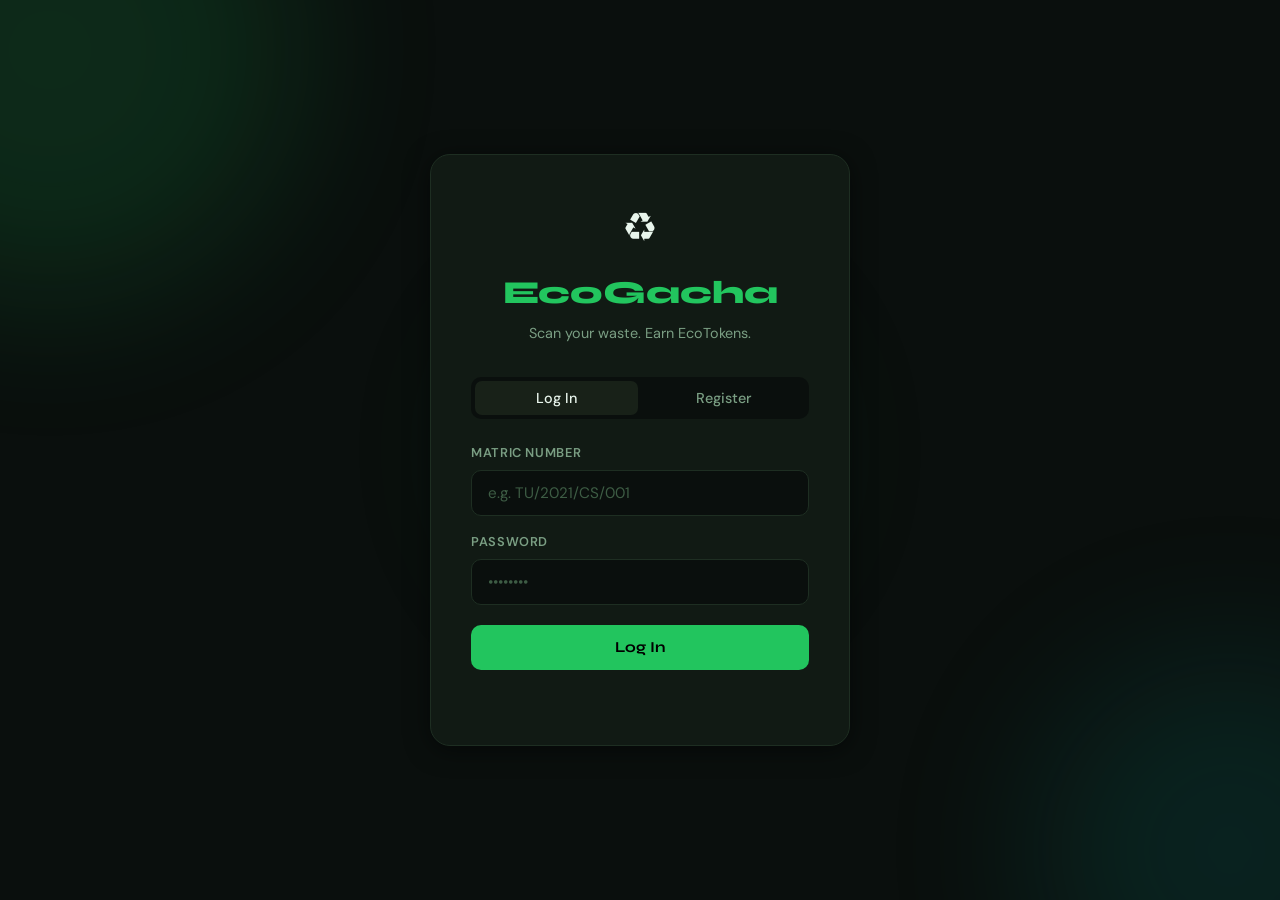
==== frontend/dashboard.html @ 6a083a45 "Add frontend UI, styles, README & .gitignore Introduce a complete static frontend and project docs: " ====
<!DOCTYPE html>
<html lang="en">
<head>
  <meta charset="UTF-8" />
  <meta name="viewport" content="width=device-width, initial-scale=1.0" />
  <title>EcoGacha — Dashboard</title>
  <link rel="stylesheet" href="css/style.css" />
  <link href="https://fonts.googleapis.com/css2?family=Syne:wght@700;800&family=DM+Sans:wght@400;500;600&display=swap" rel="stylesheet" />
</head>
<body>

  <nav class="navbar">
    <a href="dashboard.html" class="nav-brand">♻ EcoGacha</a>
    <div class="nav-links">
      <a href="scan.html" class="nav-link">Scan</a>
      <a href="leaderboard.html" class="nav-link">Leaderboard</a>
      <button class="btn-logout" onclick="logout()">Log Out</button>
    </div>
  </nav>

  <main class="page dashboard-page">

    <div class="dashboard-hero">
      <div>
        <p class="greeting" id="greeting">Welcome back,</p>
        <h2 class="student-name" id="student-name">—</h2>
        <p class="matric" id="student-matric"></p>
      </div>
      <div class="token-badge">
        <span class="token-count" id="token-count">0</span>
        <span class="token-label">EcoTokens</span>
      </div>
    </div>

    <div class="stats-row">
      <div class="stat-card">
        <span class="stat-value" id="stat-scans">0</span>
        <span class="stat-label">Total Scans</span>
      </div>
      <div class="stat-card">
        <span class="stat-value" id="stat-tokens">0</span>
        <span class="stat-label">Tokens Earned</span>
      </div>
      <div class="stat-card">
        <a href="scan.html" class="scan-cta">
          <span class="scan-icon">📷</span>
          <span>Scan Waste</span>
        </a>
      </div>
    </div>

    <!-- Redeem section -->
    <section class="card redeem-card">
      <h3 class="card-title">Redeem EcoTokens</h3>
      <p class="card-sub">Minimum 10 tokens per redemption.</p>
      <div class="redeem-row">
        <input type="number" id="redeem-amount" placeholder="Enter amount" min="10" />
        <button class="btn-primary" onclick="handleRedeem()">Redeem</button>
      </div>
      <p id="redeem-msg" class="form-msg"></p>
    </section>

    <!-- Scan history -->
    <section class="card">
      <h3 class="card-title">Recent Scans</h3>
      <div id="history-list" class="history-list">
        <p class="empty-state">No scans yet. <a href="scan.html">Start scanning!</a></p>
      </div>
    </section>

  </main>

  <script src="js/app.js"></script>
  <script>
    const student = requireAuth();

    document.getElementById("greeting").textContent = `Welcome back,`;
    document.getElementById("student-name").textContent = student.name;
    document.getElementById("student-matric").textContent = student.matric_number;
    document.getElementById("token-count").textContent = student.tokens;
    document.getElementById("stat-scans").textContent = student.total_scans;
    document.getElementById("stat-tokens").textContent = student.tokens;

    async function loadHistory() {
      const data = await api(`/api/users/${student.id}/history`);
      const list = document.getElementById("history-list");
      if (!data.length) return;
      list.innerHTML = data.map(s => `
        <div class="history-item">
          <div class="history-left">
            <span class="waste-tag ${s.waste_category}">${capitalize(s.waste_category)}</span>
            <span class="history-tier tier-${s.gacha_tier.toLowerCase()}">${s.gacha_tier}</span>
          </div>
          <div class="history-right">
            <span class="history-tokens">+${s.tokens_earned} <small>tokens</small></span>
            <span class="history-date">${formatDate(s.scanned_at)}</span>
          </div>
        </div>
      `).join("");
    }

    async function handleRedeem() {
      const amount = parseInt(document.getElementById("redeem-amount").value);
      const msg = document.getElementById("redeem-msg");

      if (!amount || amount < 10) {
        msg.textContent = "Enter at least 10 tokens.";
        msg.className = "form-msg error";
        return;
      }

      const res = await api("/api/rewards/redeem", "POST", { student_id: student.id, amount });
      if (res.error) {
        msg.textContent = res.error;
        msg.className = "form-msg error";
      } else {
        msg.textContent = res.message;
        msg.className = "form-msg success";
        student.tokens -= amount;
        localStorage.setItem("student", JSON.stringify(student));
        document.getElementById("token-count").textContent = student.tokens;
        document.getElementById("stat-tokens").textContent = student.tokens;
      }
    }

    loadHistory();
  </script>
</body>
</html>
---- frontend/css/style.css ----
/* ─── Design tokens ─── */
:root {
  --green:       #22c55e;
  --green-dark:  #15803d;
  --green-light: #bbf7d0;
  --teal:        #0d9488;
  --bg:          #0a0f0d;
  --bg-card:     #111a14;
  --bg-card2:    #182118;
  --border:      #1e2e22;
  --text:        #e8f5ec;
  --text-muted:  #7a9e83;
  --text-dim:    #3d5c44;
  --amber:       #f59e0b;
  --epic:        #a855f7;
  --rare:        #3b82f6;
  --common:      #22c55e;
  --danger:      #ef4444;
  --radius:      14px;
  --shadow:      0 4px 24px rgba(0,0,0,0.5);
}

/* ─── Reset ─── */
*, *::before, *::after { box-sizing: border-box; margin: 0; padding: 0; }
html { scroll-behavior: smooth; }

body {
  font-family: "DM Sans", sans-serif;
  background: var(--bg);
  color: var(--text);
  min-height: 100vh;
  line-height: 1.6;
}

a { color: var(--green); text-decoration: none; }
a:hover { text-decoration: underline; }

.hidden { display: none !important; }

/* ─── Navbar ─── */
.navbar {
  position: sticky;
  top: 0;
  z-index: 100;
  display: flex;
  align-items: center;
  justify-content: space-between;
  padding: 1rem 2rem;
  background: rgba(10, 15, 13, 0.9);
  backdrop-filter: blur(12px);
  border-bottom: 1px solid var(--border);
}

.nav-brand {
  font-family: "Syne", sans-serif;
  font-size: 1.25rem;
  font-weight: 800;
  color: var(--green);
  text-decoration: none;
}

.nav-links {
  display: flex;
  align-items: center;
  gap: 1.5rem;
}

.nav-link {
  color: var(--text-muted);
  font-size: 0.9rem;
  font-weight: 500;
  transition: color 0.2s;
}
.nav-link:hover { color: var(--text); text-decoration: none; }

.btn-logout {
  background: transparent;
  border: 1px solid var(--border);
  color: var(--text-muted);
  padding: 0.4rem 1rem;
  border-radius: 8px;
  cursor: pointer;
  font-family: inherit;
  font-size: 0.85rem;
  transition: all 0.2s;
}
.btn-logout:hover { border-color: var(--danger); color: var(--danger); }

/* ─── Auth page ─── */
.auth-page { display: flex; align-items: center; justify-content: center; min-height: 100vh; overflow: hidden; position: relative; }

.auth-bg { position: fixed; inset: 0; overflow: hidden; pointer-events: none; }
.blob {
  position: absolute;
  border-radius: 50%;
  filter: blur(80px);
  opacity: 0.15;
}
.blob-1 { width: 500px; height: 500px; background: var(--green); top: -200px; left: -200px; }
.blob-2 { width: 400px; height: 400px; background: var(--teal); bottom: -150px; right: -150px; }
.blob-3 { width: 300px; height: 300px; background: var(--green-dark); top: 50%; left: 50%; transform: translate(-50%,-50%); }

.auth-container {
  position: relative;
  z-index: 1;
  width: 100%;
  max-width: 420px;
  margin: 2rem;
  background: var(--bg-card);
  border: 1px solid var(--border);
  border-radius: 20px;
  padding: 2.5rem;
  box-shadow: var(--shadow);
}

.auth-brand { text-align: center; margin-bottom: 2rem; }

.logo-mark {
  font-size: 2.5rem;
  display: block;
  margin-bottom: 0.5rem;
  animation: spin-slow 8s linear infinite;
}
@keyframes spin-slow { from { transform: rotate(0deg); } to { transform: rotate(360deg); } }

.brand-name {
  font-family: "Syne", sans-serif;
  font-size: 2rem;
  font-weight: 800;
  color: var(--green);
}

.brand-tagline {
  color: var(--text-muted);
  font-size: 0.9rem;
  margin-top: 0.25rem;
}

/* ─── Tab row ─── */
.tab-row {
  display: flex;
  background: var(--bg);
  border-radius: 10px;
  padding: 4px;
  margin-bottom: 1.5rem;
  gap: 4px;
}

.tab-btn {
  flex: 1;
  background: transparent;
  border: none;
  padding: 0.5rem;
  color: var(--text-muted);
  font-family: inherit;
  font-size: 0.9rem;
  font-weight: 500;
  border-radius: 7px;
  cursor: pointer;
  transition: all 0.2s;
}
.tab-btn.active { background: var(--bg-card2); color: var(--text); }

/* ─── Forms ─── */
.auth-form { display: none; flex-direction: column; gap: 1rem; }
.auth-form.active { display: flex; }

.form-group { display: flex; flex-direction: column; gap: 0.4rem; }

.form-group label {
  font-size: 0.8rem;
  font-weight: 600;
  color: var(--text-muted);
  text-transform: uppercase;
  letter-spacing: 0.05em;
}

.form-group input {
  background: var(--bg);
  border: 1px solid var(--border);
  border-radius: 10px;
  padding: 0.75rem 1rem;
  color: var(--text);
  font-family: inherit;
  font-size: 0.95rem;
  transition: border-color 0.2s;
  outline: none;
}
.form-group input:focus { border-color: var(--green); }
.form-group input::placeholder { color: var(--text-dim); }

.btn-primary {
  background: var(--green);
  color: #000;
  border: none;
  padding: 0.85rem 1.5rem;
  border-radius: 10px;
  font-family: "Syne", sans-serif;
  font-size: 0.95rem;
  font-weight: 700;
  cursor: pointer;
  transition: all 0.2s;
  width: 100%;
  margin-top: 0.25rem;
}
.btn-primary:hover { background: var(--green-dark); color: #fff; transform: translateY(-1px); }
.btn-primary:disabled { opacity: 0.4; cursor: not-allowed; transform: none; }

.btn-secondary {
  background: transparent;
  border: 1px solid var(--border);
  color: var(--text-muted);
  padding: 0.75rem 1.5rem;
  border-radius: 10px;
  font-family: inherit;
  font-size: 0.9rem;
  cursor: pointer;
  transition: all 0.2s;
  width: 100%;
  margin-top: 0.5rem;
}
.btn-secondary:hover { border-color: var(--green); color: var(--green); }

.camera-action-row {
  margin-top: 1rem;
}

.camera-pane {
  margin-top: 1rem;
  border: 1px solid var(--border);
  border-radius: var(--radius);
  padding: 0.75rem;
  background: var(--bg-card);
}

.camera-stream {
  width: 100%;
  max-height: 320px;
  border-radius: 10px;
  background: #000;
}

.camera-controls {
  display: grid;
  gap: 0.75rem;
  margin-top: 0.75rem;
}

.form-msg { font-size: 0.85rem; min-height: 1.2rem; }
.form-msg.error { color: var(--danger); }
.form-msg.success { color: var(--green); }

/* ─── Page layout ─── */
.page {
  max-width: 720px;
  margin: 0 auto;
  padding: 2rem 1.5rem 4rem;
}

/* ─── Dashboard ─── */
.dashboard-hero {
  display: flex;
  justify-content: space-between;
  align-items: center;
  background: linear-gradient(135deg, var(--bg-card2) 0%, #0f1f13 100%);
  border: 1px solid var(--border);
  border-radius: var(--radius);
  padding: 2rem;
  margin-bottom: 1.5rem;
}

.greeting { color: var(--text-muted); font-size: 0.9rem; }
.student-name {
  font-family: "Syne", sans-serif;
  font-size: 1.6rem;
  font-weight: 800;
  color: var(--text);
}
.matric { color: var(--text-dim); font-size: 0.85rem; margin-top: 0.2rem; }

.token-badge {
  text-align: center;
  background: rgba(34,197,94,0.1);
  border: 1px solid rgba(34,197,94,0.3);
  border-radius: 12px;
  padding: 1rem 1.5rem;
}
.token-count {
  display: block;
  font-family: "Syne", sans-serif;
  font-size: 2.5rem;
  font-weight: 800;
  color: var(--green);
  line-height: 1;
}
.token-label { font-size: 0.75rem; color: var(--text-muted); margin-top: 0.25rem; display: block; }

.stats-row {
  display: grid;
  grid-template-columns: 1fr 1fr 1fr;
  gap: 1rem;
  margin-bottom: 1.5rem;
}

.stat-card {
  background: var(--bg-card);
  border: 1px solid var(--border);
  border-radius: var(--radius);
  padding: 1.25rem;
  display: flex;
  flex-direction: column;
  gap: 0.25rem;
}
.stat-value {
  font-family: "Syne", sans-serif;
  font-size: 1.8rem;
  font-weight: 800;
  color: var(--text);
}
.stat-label { font-size: 0.78rem; color: var(--text-muted); }

.scan-cta {
  display: flex;
  flex-direction: column;
  align-items: center;
  justify-content: center;
  height: 100%;
  color: var(--green);
  text-decoration: none;
  font-weight: 600;
  gap: 0.4rem;
  transition: transform 0.2s;
}
.scan-cta:hover { transform: scale(1.05); text-decoration: none; }
.scan-icon { font-size: 1.5rem; }

/* ─── Card ─── */
.card {
  background: var(--bg-card);
  border: 1px solid var(--border);
  border-radius: var(--radius);
  padding: 1.5rem;
  margin-bottom: 1.5rem;
}

.card-title {
  font-family: "Syne", sans-serif;
  font-size: 1.05rem;
  font-weight: 700;
  margin-bottom: 0.25rem;
}
.card-sub { color: var(--text-muted); font-size: 0.85rem; margin-bottom: 1rem; }

.redeem-row { display: flex; gap: 0.75rem; }
.redeem-row input {
  flex: 1;
  background: var(--bg);
  border: 1px solid var(--border);
  border-radius: 10px;
  padding: 0.75rem 1rem;
  color: var(--text);
  font-family: inherit;
  font-size: 0.95rem;
  outline: none;
}
.redeem-row input:focus { border-color: var(--green); }
.redeem-row .btn-primary { width: auto; flex-shrink: 0; }

/* ─── History ─── */
.history-list { display: flex; flex-direction: column; gap: 0.75rem; }

.history-item {
  display: flex;
  justify-content: space-between;
  align-items: center;
  padding: 0.75rem;
  background: var(--bg);
  border-radius: 10px;
  border: 1px solid var(--border);
}
.history-left { display: flex; gap: 0.5rem; align-items: center; }
.history-right { text-align: right; }
.history-tokens { display: block; font-family: "Syne", sans-serif; font-weight: 700; color: var(--green); }
.history-tokens small { font-size: 0.7rem; color: var(--text-muted); }
.history-date { font-size: 0.75rem; color: var(--text-dim); }

.empty-state { color: var(--text-muted); font-size: 0.9rem; }

/* ─── Waste category tags ─── */
.waste-tag {
  display: inline-block;
  padding: 0.25rem 0.65rem;
  border-radius: 6px;
  font-size: 0.8rem;
  font-weight: 600;
  text-transform: capitalize;
  background: var(--bg-card2);
  border: 1px solid var(--border);
  color: var(--text-muted);
}
.waste-tag.plastic   { background: rgba(59,130,246,0.12); border-color: rgba(59,130,246,0.3); color: #93c5fd; }
.waste-tag.cardboard,
.waste-tag.paper     { background: rgba(245,158,11,0.12); border-color: rgba(245,158,11,0.3); color: #fcd34d; }
.waste-tag.glass     { background: rgba(20,184,166,0.12); border-color: rgba(20,184,166,0.3); color: #5eead4; }
.waste-tag.metal     { background: rgba(156,163,175,0.12); border-color: rgba(156,163,175,0.3); color: #d1d5db; }
.waste-tag.organic   { background: rgba(34,197,94,0.12); border-color: rgba(34,197,94,0.3); color: var(--green); }
.waste-tag.e-waste   { background: rgba(168,85,247,0.12); border-color: rgba(168,85,247,0.3); color: #c4b5fd; }
.waste-tag.battery   { background: rgba(239,68,68,0.12); border-color: rgba(239,68,68,0.3); color: #fca5a5; }

/* ─── Gacha tier colours ─── */
.tier-common { color: var(--common); }
.tier-rare   { color: var(--rare); }
.tier-epic   { color: var(--epic); }

/* ─── Scan page ─── */
.scan-header { margin-bottom: 1.5rem; }
.page-title { font-family: "Syne", sans-serif; font-size: 1.6rem; font-weight: 800; }
.page-sub { color: var(--text-muted); font-size: 0.9rem; margin-top: 0.25rem; }

.upload-zone {
  border: 2px dashed var(--border);
  border-radius: var(--radius);
  padding: 3rem 2rem;
  text-align: center;
  cursor: pointer;
  transition: border-color 0.2s, background 0.2s;
  position: relative;
  overflow: hidden;
  min-height: 220px;
  display: flex;
  align-items: center;
  justify-content: center;
}
.upload-zone:hover { border-color: var(--green); background: rgba(34,197,94,0.04); }

.upload-inner { display: flex; flex-direction: column; align-items: center; gap: 0.5rem; }
.upload-icon { font-size: 2.5rem; }
.upload-text { color: var(--text); font-weight: 500; }
.upload-hint { color: var(--text-dim); font-size: 0.82rem; }

.preview-img {
  max-width: 100%;
  max-height: 320px;
  border-radius: 10px;
  object-fit: contain;
}

.btn-scan {
  margin: 1rem 0;
  letter-spacing: 0.03em;
}

/* ─── Result card ─── */
.result-card {
  background: var(--bg-card);
  border: 1px solid var(--border);
  border-radius: var(--radius);
  padding: 1.5rem;
  animation: fadeUp 0.4s ease;
}
@keyframes fadeUp { from { opacity:0; transform:translateY(16px); } to { opacity:1; transform:none; } }

.result-header { display: flex; justify-content: space-between; align-items: center; margin-bottom: 1.25rem; }
.result-category {
  font-family: "Syne", sans-serif;
  font-size: 1.2rem;
  font-weight: 800;
  padding: 0.35rem 0.9rem;
  border-radius: 8px;
}
.result-confidence { color: var(--text-muted); font-size: 0.85rem; }

.result-grid {
  display: grid;
  grid-template-columns: 1fr 1fr;
  gap: 0.75rem;
  margin-bottom: 1.25rem;
}
.result-item {
  background: var(--bg);
  border: 1px solid var(--border);
  border-radius: 10px;
  padding: 0.75rem;
  display: flex;
  flex-direction: column;
  gap: 0.2rem;
}
.result-label { font-size: 0.72rem; text-transform: uppercase; letter-spacing: 0.05em; color: var(--text-dim); }
.result-value { font-size: 0.9rem; font-weight: 600; color: var(--text); }

.gacha-reveal {
  text-align: center;
  padding: 1.5rem;
  border-radius: var(--radius);
  margin-bottom: 1.25rem;
  background: rgba(34,197,94,0.08);
  border: 1px solid rgba(34,197,94,0.2);
}
.tier-bg-epic   { background: rgba(168,85,247,0.1); border-color: rgba(168,85,247,0.3); }
.tier-bg-rare   { background: rgba(59,130,246,0.1); border-color: rgba(59,130,246,0.3); }
.tier-bg-common { background: rgba(34,197,94,0.08); border-color: rgba(34,197,94,0.2); }

.gacha-label { font-size: 0.8rem; color: var(--text-muted); text-transform: uppercase; letter-spacing: 0.05em; }
.gacha-tokens {
  font-family: "Syne", sans-serif;
  font-size: 3.5rem;
  font-weight: 800;
  color: var(--green);
  line-height: 1.1;
  animation: pop 0.4s cubic-bezier(0.34,1.56,0.64,1);
}
.tier-bg-epic   .gacha-tokens { color: #c4b5fd; }
.tier-bg-rare   .gacha-tokens { color: #93c5fd; }
@keyframes pop { from { transform: scale(0.5); opacity: 0; } to { transform: scale(1); opacity: 1; } }
.gacha-unit { font-size: 0.85rem; color: var(--text-muted); }

.eco-tip {
  display: flex;
  gap: 0.75rem;
  align-items: flex-start;
  background: var(--bg);
  border-radius: 10px;
  padding: 1rem;
  margin-bottom: 1rem;
  border: 1px solid var(--border);
}
.tip-icon { font-size: 1.2rem; flex-shrink: 0; }
.eco-tip p { font-size: 0.88rem; color: var(--text-muted); line-height: 1.6; }

/* ─── Loading overlay ─── */
.loading-overlay {
  position: fixed;
  inset: 0;
  background: rgba(10,15,13,0.85);
  display: flex;
  flex-direction: column;
  align-items: center;
  justify-content: center;
  gap: 1rem;
  z-index: 200;
  color: var(--text-muted);
}

.spinner {
  width: 44px;
  height: 44px;
  border: 3px solid var(--border);
  border-top-color: var(--green);
  border-radius: 50%;
  animation: spin 0.8s linear infinite;
}
@keyframes spin { to { transform: rotate(360deg); } }

/* ─── Leaderboard ─── */
.leaderboard-list { display: flex; flex-direction: column; gap: 0.75rem; }

.lb-row {
  display: flex;
  align-items: center;
  gap: 1rem;
  padding: 1rem;
  background: var(--bg);
  border-radius: 10px;
  border: 1px solid var(--border);
  transition: border-color 0.2s;
}
.lb-row.lb-you { border-color: rgba(34,197,94,0.4); background: rgba(34,197,94,0.04); }

.lb-rank { font-size: 1.4rem; width: 2rem; text-align: center; flex-shrink: 0; }
.lb-info { flex: 1; }
.lb-name { display: block; font-weight: 600; font-size: 0.95rem; }
.lb-matric { font-size: 0.78rem; color: var(--text-dim); }
.you-tag {
  background: rgba(34,197,94,0.15);
  color: var(--green);
  font-size: 0.7rem;
  padding: 0.1rem 0.4rem;
  border-radius: 4px;
  margin-left: 0.4rem;
  font-weight: 600;
}
.lb-right { text-align: right; }
.lb-tokens { display: block; font-family: "Syne", sans-serif; font-weight: 800; font-size: 1.2rem; color: var(--text); }
.lb-unit { font-size: 0.72rem; color: var(--text-dim); }

/* ─── Responsive ─── */
@media (max-width: 600px) {
  .navbar { padding: 1rem; }
  .nav-links { gap: 0.75rem; }
  .page { padding: 1.25rem 1rem 3rem; }
  .dashboard-hero { flex-direction: column; gap: 1rem; text-align: center; }
  .stats-row { grid-template-columns: 1fr 1fr; }
  .result-grid { grid-template-columns: 1fr; }
  .redeem-row { flex-direction: column; }
}
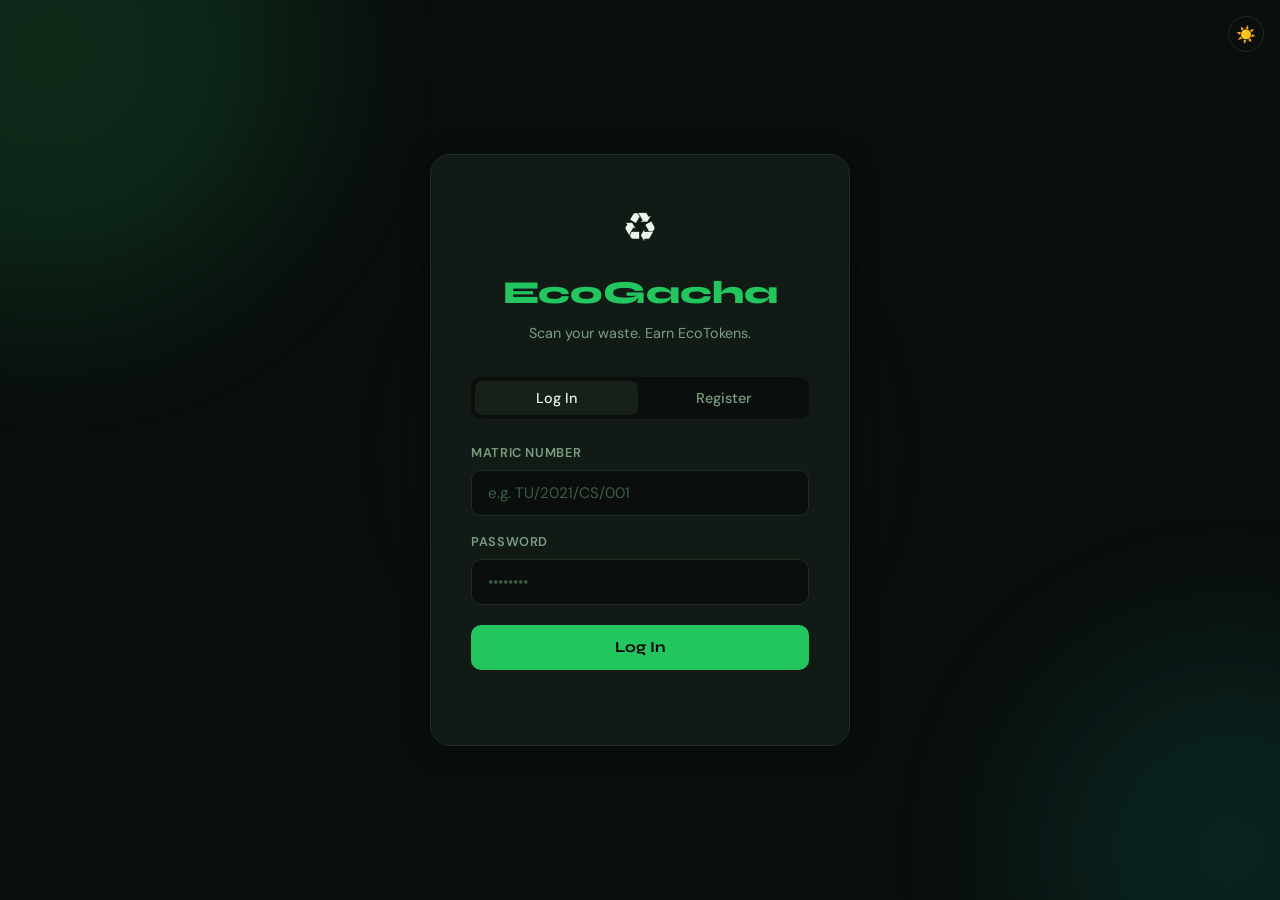
==== commit 28338e42: "Add reward shop and redemption flow Introduce a reward shop and update redemption flow across backen" ====
--- a/frontend/dashboard.html
+++ b/frontend/dashboard.html
@@ -14,15 +14,17 @@
     <div class="nav-links">
       <a href="scan.html" class="nav-link">Scan</a>
       <a href="leaderboard.html" class="nav-link">Leaderboard</a>
+      <button class="theme-toggle" id="theme-toggle" onclick="toggleTheme()" title="Toggle light/dark mode">☀️</button>
       <button class="btn-logout" onclick="logout()">Log Out</button>
     </div>
   </nav>
 
   <main class="page dashboard-page">
 
+    <!-- Hero -->
     <div class="dashboard-hero">
       <div>
-        <p class="greeting" id="greeting">Welcome back,</p>
+        <p class="greeting">Welcome back,</p>
         <h2 class="student-name" id="student-name">—</h2>
         <p class="matric" id="student-matric"></p>
       </div>
@@ -32,6 +34,7 @@
       </div>
     </div>
 
+    <!-- Stats -->
     <div class="stats-row">
       <div class="stat-card">
         <span class="stat-value" id="stat-scans">0</span>
@@ -49,18 +52,16 @@
       </div>
     </div>
 
-    <!-- Redeem section -->
-    <section class="card redeem-card">
-      <h3 class="card-title">Redeem EcoTokens</h3>
-      <p class="card-sub">Minimum 10 tokens per redemption.</p>
-      <div class="redeem-row">
-        <input type="number" id="redeem-amount" placeholder="Enter amount" min="10" />
-        <button class="btn-primary" onclick="handleRedeem()">Redeem</button>
+    <!-- ── Reward Shop ── -->
+    <section class="card">
+      <h3 class="card-title">🛍 Reward Shop</h3>
+      <p class="card-sub">Spend your EcoTokens on badges, coupons, and mystery crates.</p>
+      <div class="shop-grid" id="shop-grid">
+        <p class="empty-state">Loading shop...</p>
       </div>
-      <p id="redeem-msg" class="form-msg"></p>
     </section>
 
-    <!-- Scan history -->
+    <!-- ── Scan history ── -->
     <section class="card">
       <h3 class="card-title">Recent Scans</h3>
       <div id="history-list" class="history-list">
@@ -70,26 +71,115 @@
 
   </main>
 
+  <!-- ── Redeem Modal ── -->
+  <div class="modal-overlay hidden" id="redeem-modal">
+    <div class="modal">
+      <span class="modal-icon" id="modal-icon">📦</span>
+      <h3 class="modal-title" id="modal-title">Reward Name</h3>
+      <p class="modal-desc" id="modal-desc">Description goes here.</p>
+      <div class="modal-cost" id="modal-cost">50 <small>EcoTokens</small></div>
+      <div class="modal-actions">
+        <button class="btn-secondary" onclick="closeModal()">Cancel</button>
+        <button class="btn-primary" id="modal-confirm" onclick="confirmRedeem()">Redeem</button>
+      </div>
+      <p class="modal-msg form-msg" id="modal-msg"></p>
+    </div>
+  </div>
+
   <script src="js/app.js"></script>
   <script>
     const student = requireAuth();
+    let selectedReward = null;
 
-    document.getElementById("greeting").textContent = `Welcome back,`;
+    // Populate header
     document.getElementById("student-name").textContent = student.name;
     document.getElementById("student-matric").textContent = student.matric_number;
     document.getElementById("token-count").textContent = student.tokens;
     document.getElementById("stat-scans").textContent = student.total_scans;
     document.getElementById("stat-tokens").textContent = student.tokens;
 
+    // ── Load shop ──
+    async function loadShop() {
+      const items = await api("/api/rewards/shop");
+      const grid = document.getElementById("shop-grid");
+      if (!items || items.error) {
+        grid.innerHTML = `<p class="empty-state">Could not load shop.</p>`;
+        return;
+      }
+      grid.innerHTML = items.map(item => `
+        <div class="shop-item" onclick="openModal(${JSON.stringify(item).replace(/"/g, '&quot;')})">
+          <span class="shop-item-icon">${item.icon}</span>
+          <span class="shop-item-name">${item.name}</span>
+          <span class="shop-item-desc">${item.description}</span>
+          <div class="shop-item-footer">
+            <span class="shop-item-cost">🪙 ${item.cost}</span>
+            <span class="shop-item-rarity rarity-${item.rarity}">${item.rarity}</span>
+          </div>
+        </div>
+      `).join("");
+    }
+
+    // ── Modal ──
+    function openModal(item) {
+      selectedReward = item;
+      document.getElementById("modal-icon").textContent = item.icon;
+      document.getElementById("modal-title").textContent = item.name;
+      document.getElementById("modal-desc").textContent = item.description;
+      document.getElementById("modal-cost").innerHTML = `${item.cost} <small>EcoTokens</small>`;
+      document.getElementById("modal-msg").textContent = "";
+      document.getElementById("modal-msg").className = "modal-msg form-msg";
+      document.getElementById("redeem-modal").classList.remove("hidden");
+    }
+
+    function closeModal() {
+      document.getElementById("redeem-modal").classList.add("hidden");
+      selectedReward = null;
+    }
+
+    // Close modal on backdrop click
+    document.getElementById("redeem-modal").addEventListener("click", function(e) {
+      if (e.target === this) closeModal();
+    });
+
+    async function confirmRedeem() {
+      if (!selectedReward) return;
+      const msg = document.getElementById("modal-msg");
+      const btn = document.getElementById("modal-confirm");
+      btn.disabled = true;
+      msg.textContent = "Processing...";
+      msg.className = "modal-msg form-msg";
+
+      const res = await api("/api/rewards/redeem", "POST", {
+        student_id: student.id,
+        reward_id: selectedReward.id
+      });
+
+      btn.disabled = false;
+
+      if (res.error) {
+        msg.textContent = res.error;
+        msg.className = "modal-msg form-msg error";
+      } else {
+        msg.textContent = res.message;
+        msg.className = "modal-msg form-msg success";
+        student.tokens -= selectedReward.cost;
+        localStorage.setItem("student", JSON.stringify(student));
+        document.getElementById("token-count").textContent = student.tokens;
+        document.getElementById("stat-tokens").textContent = student.tokens;
+        setTimeout(closeModal, 1800);
+      }
+    }
+
+    // ── Load history ──
     async function loadHistory() {
       const data = await api(`/api/users/${student.id}/history`);
       const list = document.getElementById("history-list");
-      if (!data.length) return;
+      if (!data || !data.length) return;
       list.innerHTML = data.map(s => `
         <div class="history-item">
           <div class="history-left">
             <span class="waste-tag ${s.waste_category}">${capitalize(s.waste_category)}</span>
-            <span class="history-tier tier-${s.gacha_tier.toLowerCase()}">${s.gacha_tier}</span>
+            <span class="tier-${s.gacha_tier.toLowerCase()}" style="font-size:0.78rem;font-weight:600;">${s.gacha_tier}</span>
           </div>
           <div class="history-right">
             <span class="history-tokens">+${s.tokens_earned} <small>tokens</small></span>
@@ -99,30 +189,7 @@
       `).join("");
     }
 
-    async function handleRedeem() {
-      const amount = parseInt(document.getElementById("redeem-amount").value);
-      const msg = document.getElementById("redeem-msg");
-
-      if (!amount || amount < 10) {
-        msg.textContent = "Enter at least 10 tokens.";
-        msg.className = "form-msg error";
-        return;
-      }
-
-      const res = await api("/api/rewards/redeem", "POST", { student_id: student.id, amount });
-      if (res.error) {
-        msg.textContent = res.error;
-        msg.className = "form-msg error";
-      } else {
-        msg.textContent = res.message;
-        msg.className = "form-msg success";
-        student.tokens -= amount;
-        localStorage.setItem("student", JSON.stringify(student));
-        document.getElementById("token-count").textContent = student.tokens;
-        document.getElementById("stat-tokens").textContent = student.tokens;
-      }
-    }
-
+    loadShop();
     loadHistory();
   </script>
 </body>
--- a/frontend/css/style.css
+++ b/frontend/css/style.css
@@ -1,4 +1,4 @@
-/* ─── Design tokens ─── */
+/* ─── Design tokens — Dark mode (default) ─── */
 :root {
   --green:       #22c55e;
   --green-dark:  #15803d;
@@ -18,6 +18,20 @@
   --danger:      #ef4444;
   --radius:      14px;
   --shadow:      0 4px 24px rgba(0,0,0,0.5);
+  --navbar-bg:   rgba(10,15,13,0.9);
+}
+
+/* ─── Light mode overrides ─── */
+body.light {
+  --bg:          #f0f7f2;
+  --bg-card:     #ffffff;
+  --bg-card2:    #e8f5ec;
+  --border:      #c8e6d0;
+  --text:        #0f2014;
+  --text-muted:  #3d6e4a;
+  --text-dim:    #7aab87;
+  --shadow:      0 4px 24px rgba(0,0,0,0.1);
+  --navbar-bg:   rgba(240,247,242,0.92);
 }
 
 /* ─── Reset ─── */
@@ -30,11 +44,11 @@
   color: var(--text);
   min-height: 100vh;
   line-height: 1.6;
+  transition: background 0.25s, color 0.25s;
 }
 
 a { color: var(--green); text-decoration: none; }
 a:hover { text-decoration: underline; }
-
 .hidden { display: none !important; }
 
 /* ─── Navbar ─── */
@@ -46,7 +60,7 @@
   align-items: center;
   justify-content: space-between;
   padding: 1rem 2rem;
-  background: rgba(10, 15, 13, 0.9);
+  background: var(--navbar-bg);
   backdrop-filter: blur(12px);
   border-bottom: 1px solid var(--border);
 }
@@ -62,7 +76,7 @@
 .nav-links {
   display: flex;
   align-items: center;
-  gap: 1.5rem;
+  gap: 1.25rem;
 }
 
 .nav-link {
@@ -72,6 +86,24 @@
   transition: color 0.2s;
 }
 .nav-link:hover { color: var(--text); text-decoration: none; }
+
+/* ─── Theme toggle button ─── */
+.theme-toggle {
+  background: transparent;
+  border: 1px solid var(--border);
+  color: var(--text-muted);
+  width: 36px;
+  height: 36px;
+  border-radius: 50%;
+  cursor: pointer;
+  font-size: 1rem;
+  display: flex;
+  align-items: center;
+  justify-content: center;
+  transition: all 0.2s;
+  flex-shrink: 0;
+}
+.theme-toggle:hover { border-color: var(--green); color: var(--green); }
 
 .btn-logout {
   background: transparent;
@@ -90,314 +122,157 @@
 .auth-page { display: flex; align-items: center; justify-content: center; min-height: 100vh; overflow: hidden; position: relative; }
 
 .auth-bg { position: fixed; inset: 0; overflow: hidden; pointer-events: none; }
-.blob {
-  position: absolute;
-  border-radius: 50%;
-  filter: blur(80px);
-  opacity: 0.15;
-}
+.blob { position: absolute; border-radius: 50%; filter: blur(80px); opacity: 0.15; }
 .blob-1 { width: 500px; height: 500px; background: var(--green); top: -200px; left: -200px; }
 .blob-2 { width: 400px; height: 400px; background: var(--teal); bottom: -150px; right: -150px; }
 .blob-3 { width: 300px; height: 300px; background: var(--green-dark); top: 50%; left: 50%; transform: translate(-50%,-50%); }
 
 .auth-container {
-  position: relative;
-  z-index: 1;
-  width: 100%;
-  max-width: 420px;
-  margin: 2rem;
+  position: relative; z-index: 1;
+  width: 100%; max-width: 420px; margin: 2rem;
   background: var(--bg-card);
   border: 1px solid var(--border);
-  border-radius: 20px;
-  padding: 2.5rem;
+  border-radius: 20px; padding: 2.5rem;
   box-shadow: var(--shadow);
 }
 
 .auth-brand { text-align: center; margin-bottom: 2rem; }
-
-.logo-mark {
-  font-size: 2.5rem;
-  display: block;
-  margin-bottom: 0.5rem;
-  animation: spin-slow 8s linear infinite;
-}
+.logo-mark { font-size: 2.5rem; display: block; margin-bottom: 0.5rem; animation: spin-slow 8s linear infinite; }
 @keyframes spin-slow { from { transform: rotate(0deg); } to { transform: rotate(360deg); } }
-
-.brand-name {
-  font-family: "Syne", sans-serif;
-  font-size: 2rem;
-  font-weight: 800;
-  color: var(--green);
-}
-
-.brand-tagline {
-  color: var(--text-muted);
-  font-size: 0.9rem;
-  margin-top: 0.25rem;
-}
+.brand-name { font-family: "Syne", sans-serif; font-size: 2rem; font-weight: 800; color: var(--green); }
+.brand-tagline { color: var(--text-muted); font-size: 0.9rem; margin-top: 0.25rem; }
 
 /* ─── Tab row ─── */
-.tab-row {
-  display: flex;
-  background: var(--bg);
-  border-radius: 10px;
-  padding: 4px;
-  margin-bottom: 1.5rem;
-  gap: 4px;
-}
-
-.tab-btn {
-  flex: 1;
-  background: transparent;
-  border: none;
-  padding: 0.5rem;
-  color: var(--text-muted);
-  font-family: inherit;
-  font-size: 0.9rem;
-  font-weight: 500;
-  border-radius: 7px;
-  cursor: pointer;
-  transition: all 0.2s;
-}
+.tab-row { display: flex; background: var(--bg); border-radius: 10px; padding: 4px; margin-bottom: 1.5rem; gap: 4px; }
+.tab-btn { flex: 1; background: transparent; border: none; padding: 0.5rem; color: var(--text-muted); font-family: inherit; font-size: 0.9rem; font-weight: 500; border-radius: 7px; cursor: pointer; transition: all 0.2s; }
 .tab-btn.active { background: var(--bg-card2); color: var(--text); }
 
 /* ─── Forms ─── */
 .auth-form { display: none; flex-direction: column; gap: 1rem; }
 .auth-form.active { display: flex; }
-
 .form-group { display: flex; flex-direction: column; gap: 0.4rem; }
-
-.form-group label {
-  font-size: 0.8rem;
-  font-weight: 600;
-  color: var(--text-muted);
-  text-transform: uppercase;
-  letter-spacing: 0.05em;
-}
-
+.form-group label { font-size: 0.8rem; font-weight: 600; color: var(--text-muted); text-transform: uppercase; letter-spacing: 0.05em; }
 .form-group input {
-  background: var(--bg);
-  border: 1px solid var(--border);
-  border-radius: 10px;
-  padding: 0.75rem 1rem;
-  color: var(--text);
-  font-family: inherit;
-  font-size: 0.95rem;
-  transition: border-color 0.2s;
-  outline: none;
+  background: var(--bg); border: 1px solid var(--border); border-radius: 10px;
+  padding: 0.75rem 1rem; color: var(--text); font-family: inherit; font-size: 0.95rem;
+  transition: border-color 0.2s; outline: none;
 }
 .form-group input:focus { border-color: var(--green); }
 .form-group input::placeholder { color: var(--text-dim); }
 
 .btn-primary {
-  background: var(--green);
-  color: #000;
-  border: none;
-  padding: 0.85rem 1.5rem;
-  border-radius: 10px;
-  font-family: "Syne", sans-serif;
-  font-size: 0.95rem;
-  font-weight: 700;
-  cursor: pointer;
-  transition: all 0.2s;
-  width: 100%;
-  margin-top: 0.25rem;
+  background: var(--green); color: #000; border: none;
+  padding: 0.85rem 1.5rem; border-radius: 10px;
+  font-family: "Syne", sans-serif; font-size: 0.95rem; font-weight: 700;
+  cursor: pointer; transition: all 0.2s; width: 100%; margin-top: 0.25rem;
 }
 .btn-primary:hover { background: var(--green-dark); color: #fff; transform: translateY(-1px); }
 .btn-primary:disabled { opacity: 0.4; cursor: not-allowed; transform: none; }
 
 .btn-secondary {
-  background: transparent;
-  border: 1px solid var(--border);
-  color: var(--text-muted);
-  padding: 0.75rem 1.5rem;
-  border-radius: 10px;
-  font-family: inherit;
-  font-size: 0.9rem;
-  cursor: pointer;
-  transition: all 0.2s;
-  width: 100%;
-  margin-top: 0.5rem;
+  background: transparent; border: 1px solid var(--border); color: var(--text-muted);
+  padding: 0.75rem 1.5rem; border-radius: 10px; font-family: inherit; font-size: 0.9rem;
+  cursor: pointer; transition: all 0.2s; width: 100%; margin-top: 0.5rem;
 }
 .btn-secondary:hover { border-color: var(--green); color: var(--green); }
-
-.camera-action-row {
-  margin-top: 1rem;
-}
-
-.camera-pane {
-  margin-top: 1rem;
-  border: 1px solid var(--border);
-  border-radius: var(--radius);
-  padding: 0.75rem;
-  background: var(--bg-card);
-}
-
-.camera-stream {
-  width: 100%;
-  max-height: 320px;
-  border-radius: 10px;
-  background: #000;
-}
-
-.camera-controls {
-  display: grid;
-  gap: 0.75rem;
-  margin-top: 0.75rem;
-}
 
 .form-msg { font-size: 0.85rem; min-height: 1.2rem; }
 .form-msg.error { color: var(--danger); }
 .form-msg.success { color: var(--green); }
 
 /* ─── Page layout ─── */
-.page {
-  max-width: 720px;
-  margin: 0 auto;
-  padding: 2rem 1.5rem 4rem;
-}
-
-/* ─── Dashboard ─── */
+.page { max-width: 720px; margin: 0 auto; padding: 2rem 1.5rem 4rem; }
+
+/* ─── Dashboard hero ─── */
 .dashboard-hero {
-  display: flex;
-  justify-content: space-between;
-  align-items: center;
-  background: linear-gradient(135deg, var(--bg-card2) 0%, #0f1f13 100%);
-  border: 1px solid var(--border);
-  border-radius: var(--radius);
-  padding: 2rem;
-  margin-bottom: 1.5rem;
-}
-
+  display: flex; justify-content: space-between; align-items: center;
+  background: linear-gradient(135deg, var(--bg-card2) 0%, var(--bg-card) 100%);
+  border: 1px solid var(--border); border-radius: var(--radius);
+  padding: 2rem; margin-bottom: 1.5rem;
+}
 .greeting { color: var(--text-muted); font-size: 0.9rem; }
-.student-name {
-  font-family: "Syne", sans-serif;
-  font-size: 1.6rem;
-  font-weight: 800;
-  color: var(--text);
-}
+.student-name { font-family: "Syne", sans-serif; font-size: 1.6rem; font-weight: 800; color: var(--text); }
 .matric { color: var(--text-dim); font-size: 0.85rem; margin-top: 0.2rem; }
 
 .token-badge {
-  text-align: center;
-  background: rgba(34,197,94,0.1);
-  border: 1px solid rgba(34,197,94,0.3);
-  border-radius: 12px;
-  padding: 1rem 1.5rem;
-}
-.token-count {
-  display: block;
-  font-family: "Syne", sans-serif;
-  font-size: 2.5rem;
-  font-weight: 800;
-  color: var(--green);
-  line-height: 1;
-}
+  text-align: center; background: rgba(34,197,94,0.1);
+  border: 1px solid rgba(34,197,94,0.3); border-radius: 12px; padding: 1rem 1.5rem;
+}
+.token-count { display: block; font-family: "Syne", sans-serif; font-size: 2.5rem; font-weight: 800; color: var(--green); line-height: 1; }
 .token-label { font-size: 0.75rem; color: var(--text-muted); margin-top: 0.25rem; display: block; }
 
-.stats-row {
-  display: grid;
-  grid-template-columns: 1fr 1fr 1fr;
-  gap: 1rem;
-  margin-bottom: 1.5rem;
-}
-
+.stats-row { display: grid; grid-template-columns: 1fr 1fr 1fr; gap: 1rem; margin-bottom: 1.5rem; }
 .stat-card {
-  background: var(--bg-card);
-  border: 1px solid var(--border);
-  border-radius: var(--radius);
-  padding: 1.25rem;
-  display: flex;
-  flex-direction: column;
-  gap: 0.25rem;
-}
-.stat-value {
-  font-family: "Syne", sans-serif;
-  font-size: 1.8rem;
-  font-weight: 800;
-  color: var(--text);
-}
+  background: var(--bg-card); border: 1px solid var(--border); border-radius: var(--radius);
+  padding: 1.25rem; display: flex; flex-direction: column; gap: 0.25rem;
+}
+.stat-value { font-family: "Syne", sans-serif; font-size: 1.8rem; font-weight: 800; color: var(--text); }
 .stat-label { font-size: 0.78rem; color: var(--text-muted); }
-
-.scan-cta {
-  display: flex;
-  flex-direction: column;
-  align-items: center;
-  justify-content: center;
-  height: 100%;
-  color: var(--green);
-  text-decoration: none;
-  font-weight: 600;
-  gap: 0.4rem;
-  transition: transform 0.2s;
-}
+.scan-cta { display: flex; flex-direction: column; align-items: center; justify-content: center; height: 100%; color: var(--green); text-decoration: none; font-weight: 600; gap: 0.4rem; transition: transform 0.2s; }
 .scan-cta:hover { transform: scale(1.05); text-decoration: none; }
 .scan-icon { font-size: 1.5rem; }
 
 /* ─── Card ─── */
-.card {
-  background: var(--bg-card);
-  border: 1px solid var(--border);
-  border-radius: var(--radius);
-  padding: 1.5rem;
-  margin-bottom: 1.5rem;
-}
-
-.card-title {
-  font-family: "Syne", sans-serif;
-  font-size: 1.05rem;
-  font-weight: 700;
-  margin-bottom: 0.25rem;
-}
+.card { background: var(--bg-card); border: 1px solid var(--border); border-radius: var(--radius); padding: 1.5rem; margin-bottom: 1.5rem; }
+.card-title { font-family: "Syne", sans-serif; font-size: 1.05rem; font-weight: 700; margin-bottom: 0.25rem; }
 .card-sub { color: var(--text-muted); font-size: 0.85rem; margin-bottom: 1rem; }
 
-.redeem-row { display: flex; gap: 0.75rem; }
-.redeem-row input {
-  flex: 1;
-  background: var(--bg);
-  border: 1px solid var(--border);
-  border-radius: 10px;
-  padding: 0.75rem 1rem;
-  color: var(--text);
-  font-family: inherit;
-  font-size: 0.95rem;
-  outline: none;
-}
-.redeem-row input:focus { border-color: var(--green); }
-.redeem-row .btn-primary { width: auto; flex-shrink: 0; }
+/* ─── Reward Shop ─── */
+.shop-grid { display: grid; grid-template-columns: 1fr 1fr; gap: 0.75rem; }
+
+.shop-item {
+  background: var(--bg); border: 1px solid var(--border); border-radius: 12px;
+  padding: 1rem; cursor: pointer; transition: all 0.2s; display: flex; flex-direction: column; gap: 0.4rem;
+}
+.shop-item:hover { border-color: var(--green); transform: translateY(-2px); }
+
+.shop-item-icon { font-size: 1.8rem; }
+.shop-item-name { font-weight: 600; font-size: 0.9rem; color: var(--text); }
+.shop-item-desc { font-size: 0.78rem; color: var(--text-muted); line-height: 1.4; }
+.shop-item-footer { display: flex; justify-content: space-between; align-items: center; margin-top: 0.25rem; }
+.shop-item-cost { font-family: "Syne", sans-serif; font-weight: 700; color: var(--green); font-size: 0.9rem; }
+.shop-item-rarity { font-size: 0.7rem; font-weight: 600; padding: 0.15rem 0.5rem; border-radius: 4px; }
+.rarity-Common    { background: rgba(34,197,94,0.12);  color: var(--common); }
+.rarity-Rare      { background: rgba(59,130,246,0.12); color: var(--rare); }
+.rarity-Epic      { background: rgba(168,85,247,0.12); color: var(--epic); }
+.rarity-Legendary { background: rgba(245,158,11,0.15); color: var(--amber); }
+
+/* ─── Redeem modal ─── */
+.modal-overlay {
+  position: fixed; inset: 0; background: rgba(0,0,0,0.7);
+  display: flex; align-items: center; justify-content: center; z-index: 300;
+  backdrop-filter: blur(4px); animation: fadeIn 0.2s;
+}
+@keyframes fadeIn { from { opacity: 0; } to { opacity: 1; } }
+
+.modal {
+  background: var(--bg-card); border: 1px solid var(--border); border-radius: 20px;
+  padding: 2rem; max-width: 400px; width: 90%; box-shadow: var(--shadow);
+  animation: slideUp 0.25s ease;
+}
+@keyframes slideUp { from { transform: translateY(20px); opacity: 0; } to { transform: translateY(0); opacity: 1; } }
+
+.modal-icon { font-size: 3rem; text-align: center; display: block; margin-bottom: 0.5rem; }
+.modal-title { font-family: "Syne", sans-serif; font-size: 1.2rem; font-weight: 800; text-align: center; margin-bottom: 0.25rem; }
+.modal-desc { color: var(--text-muted); font-size: 0.88rem; text-align: center; margin-bottom: 1.25rem; }
+.modal-cost { text-align: center; font-size: 1.5rem; font-family: "Syne", sans-serif; font-weight: 800; color: var(--green); margin-bottom: 1.25rem; }
+.modal-cost small { font-size: 0.75rem; color: var(--text-muted); font-family: inherit; font-weight: 400; }
+.modal-actions { display: flex; gap: 0.75rem; }
+.modal-actions .btn-primary, .modal-actions .btn-secondary { margin: 0; }
+.modal-msg { text-align: center; margin-top: 0.75rem; font-size: 0.85rem; }
 
 /* ─── History ─── */
 .history-list { display: flex; flex-direction: column; gap: 0.75rem; }
-
-.history-item {
-  display: flex;
-  justify-content: space-between;
-  align-items: center;
-  padding: 0.75rem;
-  background: var(--bg);
-  border-radius: 10px;
-  border: 1px solid var(--border);
-}
+.history-item { display: flex; justify-content: space-between; align-items: center; padding: 0.75rem; background: var(--bg); border-radius: 10px; border: 1px solid var(--border); }
 .history-left { display: flex; gap: 0.5rem; align-items: center; }
 .history-right { text-align: right; }
 .history-tokens { display: block; font-family: "Syne", sans-serif; font-weight: 700; color: var(--green); }
 .history-tokens small { font-size: 0.7rem; color: var(--text-muted); }
 .history-date { font-size: 0.75rem; color: var(--text-dim); }
-
 .empty-state { color: var(--text-muted); font-size: 0.9rem; }
 
 /* ─── Waste category tags ─── */
-.waste-tag {
-  display: inline-block;
-  padding: 0.25rem 0.65rem;
-  border-radius: 6px;
-  font-size: 0.8rem;
-  font-weight: 600;
-  text-transform: capitalize;
-  background: var(--bg-card2);
-  border: 1px solid var(--border);
-  color: var(--text-muted);
-}
+.waste-tag { display: inline-block; padding: 0.25rem 0.65rem; border-radius: 6px; font-size: 0.8rem; font-weight: 600; text-transform: capitalize; background: var(--bg-card2); border: 1px solid var(--border); color: var(--text-muted); }
 .waste-tag.plastic   { background: rgba(59,130,246,0.12); border-color: rgba(59,130,246,0.3); color: #93c5fd; }
 .waste-tag.cardboard,
 .waste-tag.paper     { background: rgba(245,158,11,0.12); border-color: rgba(245,158,11,0.3); color: #fcd34d; }
@@ -405,7 +280,7 @@
 .waste-tag.metal     { background: rgba(156,163,175,0.12); border-color: rgba(156,163,175,0.3); color: #d1d5db; }
 .waste-tag.organic   { background: rgba(34,197,94,0.12); border-color: rgba(34,197,94,0.3); color: var(--green); }
 .waste-tag.e-waste   { background: rgba(168,85,247,0.12); border-color: rgba(168,85,247,0.3); color: #c4b5fd; }
-.waste-tag.battery   { background: rgba(239,68,68,0.12); border-color: rgba(239,68,68,0.3); color: #fca5a5; }
+.waste-tag.trash     { background: rgba(239,68,68,0.12); border-color: rgba(239,68,68,0.3); color: #fca5a5; }
 
 /* ─── Gacha tier colours ─── */
 .tier-common { color: var(--common); }
@@ -417,168 +292,92 @@
 .page-title { font-family: "Syne", sans-serif; font-size: 1.6rem; font-weight: 800; }
 .page-sub { color: var(--text-muted); font-size: 0.9rem; margin-top: 0.25rem; }
 
+/* ─── Camera / upload mode switcher ─── */
+.input-mode-row { display: flex; background: var(--bg); border-radius: 10px; padding: 4px; margin-bottom: 1rem; gap: 4px; }
+.mode-btn { flex: 1; background: transparent; border: none; padding: 0.5rem; color: var(--text-muted); font-family: inherit; font-size: 0.88rem; font-weight: 500; border-radius: 7px; cursor: pointer; transition: all 0.2s; }
+.mode-btn.active { background: var(--bg-card); color: var(--text); }
+
 .upload-zone {
-  border: 2px dashed var(--border);
-  border-radius: var(--radius);
-  padding: 3rem 2rem;
-  text-align: center;
-  cursor: pointer;
+  border: 2px dashed var(--border); border-radius: var(--radius);
+  padding: 3rem 2rem; text-align: center; cursor: pointer;
   transition: border-color 0.2s, background 0.2s;
-  position: relative;
-  overflow: hidden;
-  min-height: 220px;
-  display: flex;
-  align-items: center;
-  justify-content: center;
+  position: relative; overflow: hidden; min-height: 220px;
+  display: flex; align-items: center; justify-content: center;
 }
 .upload-zone:hover { border-color: var(--green); background: rgba(34,197,94,0.04); }
-
 .upload-inner { display: flex; flex-direction: column; align-items: center; gap: 0.5rem; }
 .upload-icon { font-size: 2.5rem; }
 .upload-text { color: var(--text); font-weight: 500; }
 .upload-hint { color: var(--text-dim); font-size: 0.82rem; }
-
-.preview-img {
-  max-width: 100%;
-  max-height: 320px;
-  border-radius: 10px;
-  object-fit: contain;
-}
+.preview-img { max-width: 100%; max-height: 320px; border-radius: 10px; object-fit: contain; }
+
+/* ─── Live camera view ─── */
+.camera-zone {
+  border: 2px solid var(--border); border-radius: var(--radius);
+  overflow: hidden; min-height: 260px; position: relative;
+  display: flex; flex-direction: column; align-items: center; justify-content: center;
+  background: #000;
+}
+#camera-video { width: 100%; max-height: 340px; object-fit: cover; display: block; }
+#camera-canvas { display: none; }
+.camera-prompt { color: var(--text-muted); font-size: 0.9rem; padding: 2rem; text-align: center; }
+
+.btn-capture {
+  background: var(--green); color: #000; border: none;
+  padding: 0.85rem 2rem; border-radius: 10px;
+  font-family: "Syne", sans-serif; font-size: 0.95rem; font-weight: 700;
+  cursor: pointer; transition: all 0.2s; width: 100%; margin-top: 0.75rem;
+}
+.btn-capture:hover { background: var(--green-dark); color: #fff; }
+.btn-capture:disabled { opacity: 0.4; cursor: not-allowed; }
 
 .btn-scan {
-  margin: 1rem 0;
-  letter-spacing: 0.03em;
+  margin: 1rem 0; letter-spacing: 0.03em;
 }
 
 /* ─── Result card ─── */
-.result-card {
-  background: var(--bg-card);
-  border: 1px solid var(--border);
-  border-radius: var(--radius);
-  padding: 1.5rem;
-  animation: fadeUp 0.4s ease;
-}
+.result-card { background: var(--bg-card); border: 1px solid var(--border); border-radius: var(--radius); padding: 1.5rem; animation: fadeUp 0.4s ease; }
 @keyframes fadeUp { from { opacity:0; transform:translateY(16px); } to { opacity:1; transform:none; } }
 
 .result-header { display: flex; justify-content: space-between; align-items: center; margin-bottom: 1.25rem; }
-.result-category {
-  font-family: "Syne", sans-serif;
-  font-size: 1.2rem;
-  font-weight: 800;
-  padding: 0.35rem 0.9rem;
-  border-radius: 8px;
-}
+.result-category { font-family: "Syne", sans-serif; font-size: 1.2rem; font-weight: 800; padding: 0.35rem 0.9rem; border-radius: 8px; }
 .result-confidence { color: var(--text-muted); font-size: 0.85rem; }
 
-.result-grid {
-  display: grid;
-  grid-template-columns: 1fr 1fr;
-  gap: 0.75rem;
-  margin-bottom: 1.25rem;
-}
-.result-item {
-  background: var(--bg);
-  border: 1px solid var(--border);
-  border-radius: 10px;
-  padding: 0.75rem;
-  display: flex;
-  flex-direction: column;
-  gap: 0.2rem;
-}
+.result-grid { display: grid; grid-template-columns: 1fr 1fr; gap: 0.75rem; margin-bottom: 1.25rem; }
+.result-item { background: var(--bg); border: 1px solid var(--border); border-radius: 10px; padding: 0.75rem; display: flex; flex-direction: column; gap: 0.2rem; }
 .result-label { font-size: 0.72rem; text-transform: uppercase; letter-spacing: 0.05em; color: var(--text-dim); }
 .result-value { font-size: 0.9rem; font-weight: 600; color: var(--text); }
 
-.gacha-reveal {
-  text-align: center;
-  padding: 1.5rem;
-  border-radius: var(--radius);
-  margin-bottom: 1.25rem;
-  background: rgba(34,197,94,0.08);
-  border: 1px solid rgba(34,197,94,0.2);
-}
+.gacha-reveal { text-align: center; padding: 1.5rem; border-radius: var(--radius); margin-bottom: 1.25rem; background: rgba(34,197,94,0.08); border: 1px solid rgba(34,197,94,0.2); }
 .tier-bg-epic   { background: rgba(168,85,247,0.1); border-color: rgba(168,85,247,0.3); }
 .tier-bg-rare   { background: rgba(59,130,246,0.1); border-color: rgba(59,130,246,0.3); }
 .tier-bg-common { background: rgba(34,197,94,0.08); border-color: rgba(34,197,94,0.2); }
 
 .gacha-label { font-size: 0.8rem; color: var(--text-muted); text-transform: uppercase; letter-spacing: 0.05em; }
-.gacha-tokens {
-  font-family: "Syne", sans-serif;
-  font-size: 3.5rem;
-  font-weight: 800;
-  color: var(--green);
-  line-height: 1.1;
-  animation: pop 0.4s cubic-bezier(0.34,1.56,0.64,1);
-}
+.gacha-tokens { font-family: "Syne", sans-serif; font-size: 3.5rem; font-weight: 800; color: var(--green); line-height: 1.1; animation: pop 0.4s cubic-bezier(0.34,1.56,0.64,1); }
 .tier-bg-epic   .gacha-tokens { color: #c4b5fd; }
 .tier-bg-rare   .gacha-tokens { color: #93c5fd; }
 @keyframes pop { from { transform: scale(0.5); opacity: 0; } to { transform: scale(1); opacity: 1; } }
 .gacha-unit { font-size: 0.85rem; color: var(--text-muted); }
 
-.eco-tip {
-  display: flex;
-  gap: 0.75rem;
-  align-items: flex-start;
-  background: var(--bg);
-  border-radius: 10px;
-  padding: 1rem;
-  margin-bottom: 1rem;
-  border: 1px solid var(--border);
-}
+.eco-tip { display: flex; gap: 0.75rem; align-items: flex-start; background: var(--bg); border-radius: 10px; padding: 1rem; margin-bottom: 1rem; border: 1px solid var(--border); }
 .tip-icon { font-size: 1.2rem; flex-shrink: 0; }
 .eco-tip p { font-size: 0.88rem; color: var(--text-muted); line-height: 1.6; }
 
 /* ─── Loading overlay ─── */
-.loading-overlay {
-  position: fixed;
-  inset: 0;
-  background: rgba(10,15,13,0.85);
-  display: flex;
-  flex-direction: column;
-  align-items: center;
-  justify-content: center;
-  gap: 1rem;
-  z-index: 200;
-  color: var(--text-muted);
-}
-
-.spinner {
-  width: 44px;
-  height: 44px;
-  border: 3px solid var(--border);
-  border-top-color: var(--green);
-  border-radius: 50%;
-  animation: spin 0.8s linear infinite;
-}
+.loading-overlay { position: fixed; inset: 0; background: rgba(10,15,13,0.85); display: flex; flex-direction: column; align-items: center; justify-content: center; gap: 1rem; z-index: 200; color: var(--text-muted); }
+.spinner { width: 44px; height: 44px; border: 3px solid var(--border); border-top-color: var(--green); border-radius: 50%; animation: spin 0.8s linear infinite; }
 @keyframes spin { to { transform: rotate(360deg); } }
 
 /* ─── Leaderboard ─── */
 .leaderboard-list { display: flex; flex-direction: column; gap: 0.75rem; }
-
-.lb-row {
-  display: flex;
-  align-items: center;
-  gap: 1rem;
-  padding: 1rem;
-  background: var(--bg);
-  border-radius: 10px;
-  border: 1px solid var(--border);
-  transition: border-color 0.2s;
-}
+.lb-row { display: flex; align-items: center; gap: 1rem; padding: 1rem; background: var(--bg); border-radius: 10px; border: 1px solid var(--border); transition: border-color 0.2s; }
 .lb-row.lb-you { border-color: rgba(34,197,94,0.4); background: rgba(34,197,94,0.04); }
-
 .lb-rank { font-size: 1.4rem; width: 2rem; text-align: center; flex-shrink: 0; }
 .lb-info { flex: 1; }
 .lb-name { display: block; font-weight: 600; font-size: 0.95rem; }
 .lb-matric { font-size: 0.78rem; color: var(--text-dim); }
-.you-tag {
-  background: rgba(34,197,94,0.15);
-  color: var(--green);
-  font-size: 0.7rem;
-  padding: 0.1rem 0.4rem;
-  border-radius: 4px;
-  margin-left: 0.4rem;
-  font-weight: 600;
-}
+.you-tag { background: rgba(34,197,94,0.15); color: var(--green); font-size: 0.7rem; padding: 0.1rem 0.4rem; border-radius: 4px; margin-left: 0.4rem; font-weight: 600; }
 .lb-right { text-align: right; }
 .lb-tokens { display: block; font-family: "Syne", sans-serif; font-weight: 800; font-size: 1.2rem; color: var(--text); }
 .lb-unit { font-size: 0.72rem; color: var(--text-dim); }
@@ -586,10 +385,11 @@
 /* ─── Responsive ─── */
 @media (max-width: 600px) {
   .navbar { padding: 1rem; }
-  .nav-links { gap: 0.75rem; }
+  .nav-links { gap: 0.6rem; }
   .page { padding: 1.25rem 1rem 3rem; }
   .dashboard-hero { flex-direction: column; gap: 1rem; text-align: center; }
   .stats-row { grid-template-columns: 1fr 1fr; }
   .result-grid { grid-template-columns: 1fr; }
-  .redeem-row { flex-direction: column; }
-}
+  .shop-grid { grid-template-columns: 1fr; }
+  .modal-actions { flex-direction: column; }
+}
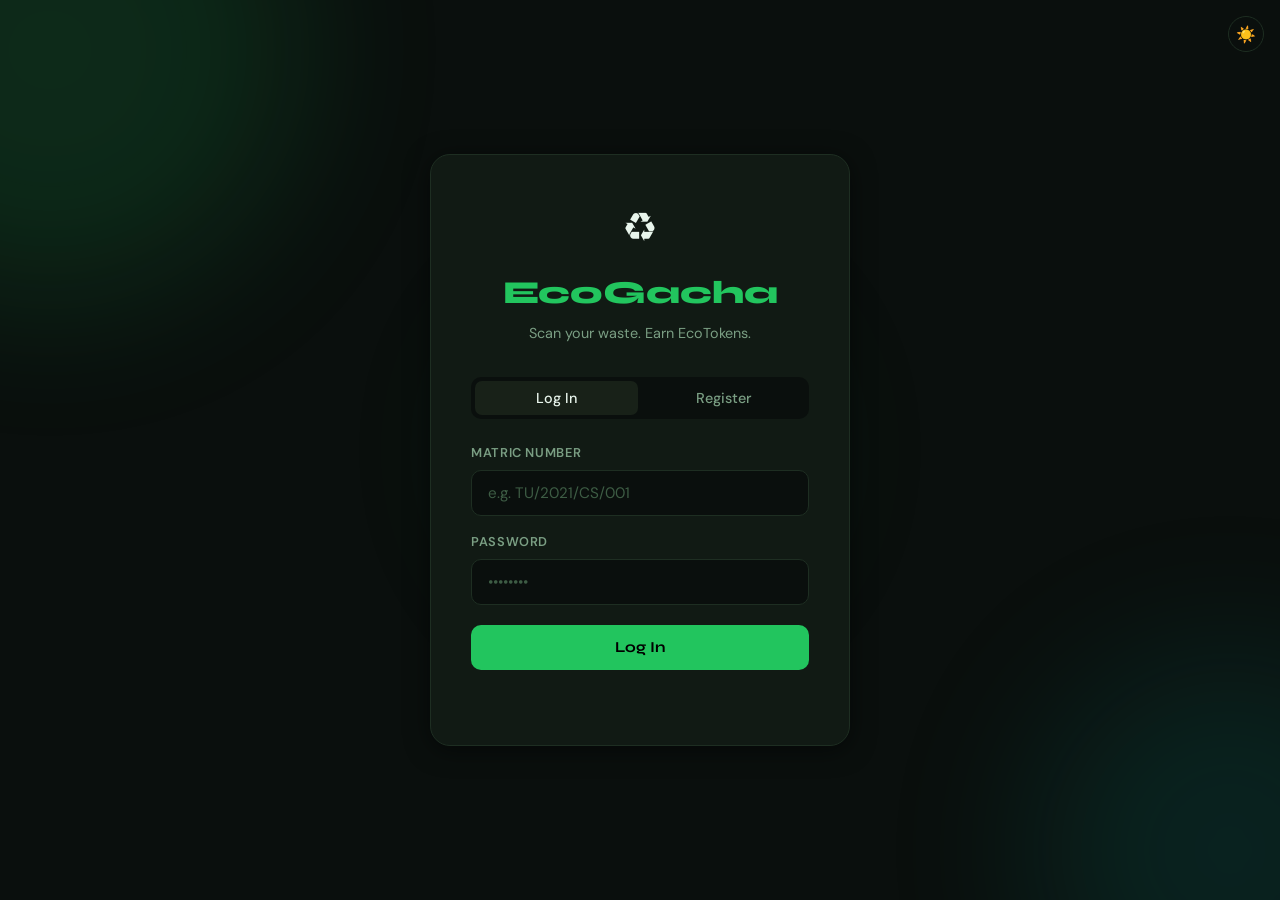
==== commit cd131ae9: "Update dashboard.html" ====
--- a/frontend/dashboard.html
+++ b/frontend/dashboard.html
@@ -99,6 +99,8 @@
     document.getElementById("stat-tokens").textContent = student.tokens;
 
     // ── Load shop ──
+    let shopCatalogue = {};  // keyed by reward id — avoids passing objects through HTML attributes
+
     async function loadShop() {
       const items = await api("/api/rewards/shop");
       const grid = document.getElementById("shop-grid");
@@ -106,8 +108,11 @@
         grid.innerHTML = `<p class="empty-state">Could not load shop.</p>`;
         return;
       }
+      // Store items in JS object so onclick just passes the id string
+      items.forEach(item => { shopCatalogue[item.id] = item; });
+
       grid.innerHTML = items.map(item => `
-        <div class="shop-item" onclick="openModal(${JSON.stringify(item).replace(/"/g, '&quot;')})">
+        <div class="shop-item" onclick="openModal('${item.id}')">
           <span class="shop-item-icon">${item.icon}</span>
           <span class="shop-item-name">${item.name}</span>
           <span class="shop-item-desc">${item.description}</span>
@@ -120,7 +125,9 @@
     }
 
     // ── Modal ──
-    function openModal(item) {
+    function openModal(rewardId) {
+      const item = shopCatalogue[rewardId];
+      if (!item) return;
       selectedReward = item;
       document.getElementById("modal-icon").textContent = item.icon;
       document.getElementById("modal-title").textContent = item.name;
@@ -149,24 +156,32 @@
       msg.textContent = "Processing...";
       msg.className = "modal-msg form-msg";
 
-      const res = await api("/api/rewards/redeem", "POST", {
-        student_id: student.id,
-        reward_id: selectedReward.id
-      });
-
-      btn.disabled = false;
-
-      if (res.error) {
-        msg.textContent = res.error;
+      try {
+        const res = await fetch(`${API_BASE}/api/rewards/redeem`, {
+          method: "POST",
+          headers: { "Content-Type": "application/json" },
+          body: JSON.stringify({ student_id: student.id, reward_id: selectedReward.id })
+        });
+        const data = await res.json();
+        btn.disabled = false;
+
+        if (data.error) {
+          msg.textContent = data.error;
+          msg.className = "modal-msg form-msg error";
+        } else {
+          msg.textContent = data.message;
+          msg.className = "modal-msg form-msg success";
+          student.tokens -= selectedReward.cost;
+          localStorage.setItem("student", JSON.stringify(student));
+          document.getElementById("token-count").textContent = student.tokens;
+          document.getElementById("stat-tokens").textContent = student.tokens;
+          setTimeout(closeModal, 1800);
+        }
+      } catch (err) {
+        btn.disabled = false;
+        console.error("Redeem error:", err);
+        msg.textContent = "Network error. Make sure the backend is running on port 5000.";
         msg.className = "modal-msg form-msg error";
-      } else {
-        msg.textContent = res.message;
-        msg.className = "modal-msg form-msg success";
-        student.tokens -= selectedReward.cost;
-        localStorage.setItem("student", JSON.stringify(student));
-        document.getElementById("token-count").textContent = student.tokens;
-        document.getElementById("stat-tokens").textContent = student.tokens;
-        setTimeout(closeModal, 1800);
       }
     }
 
